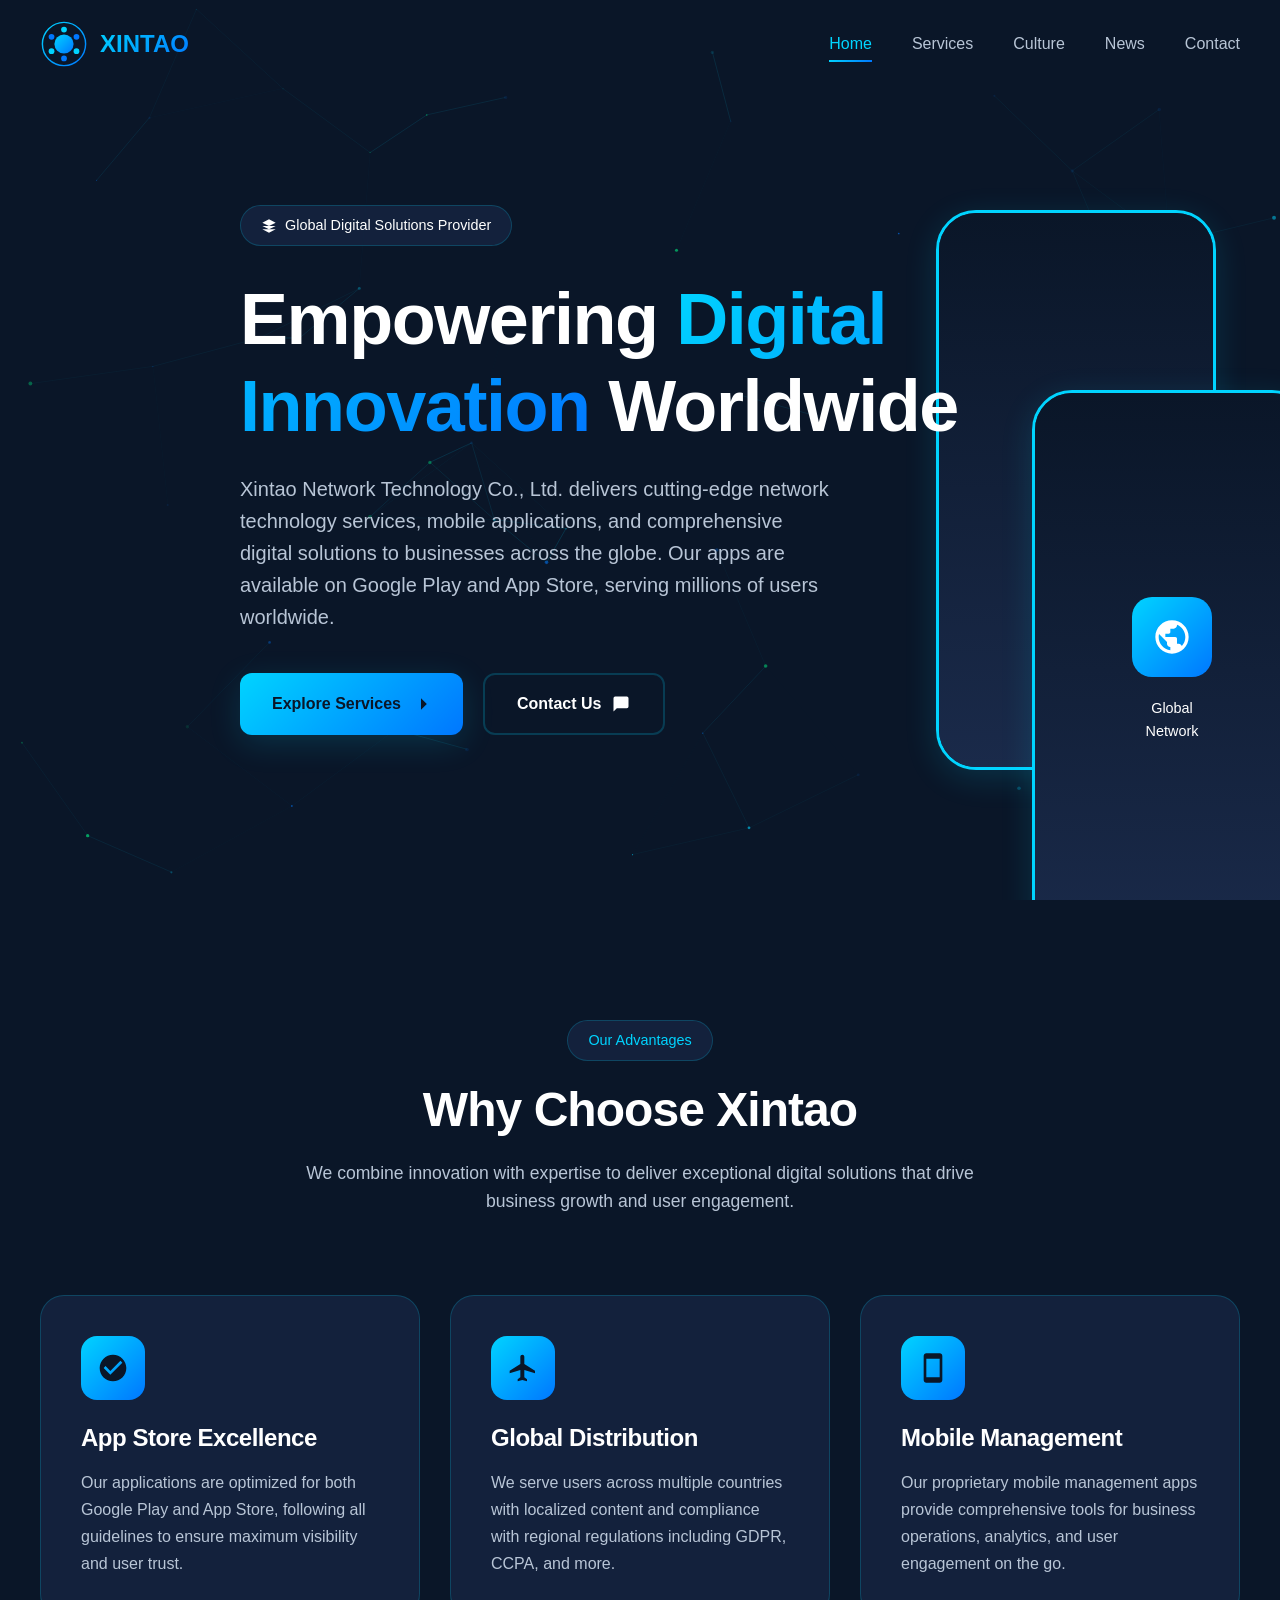
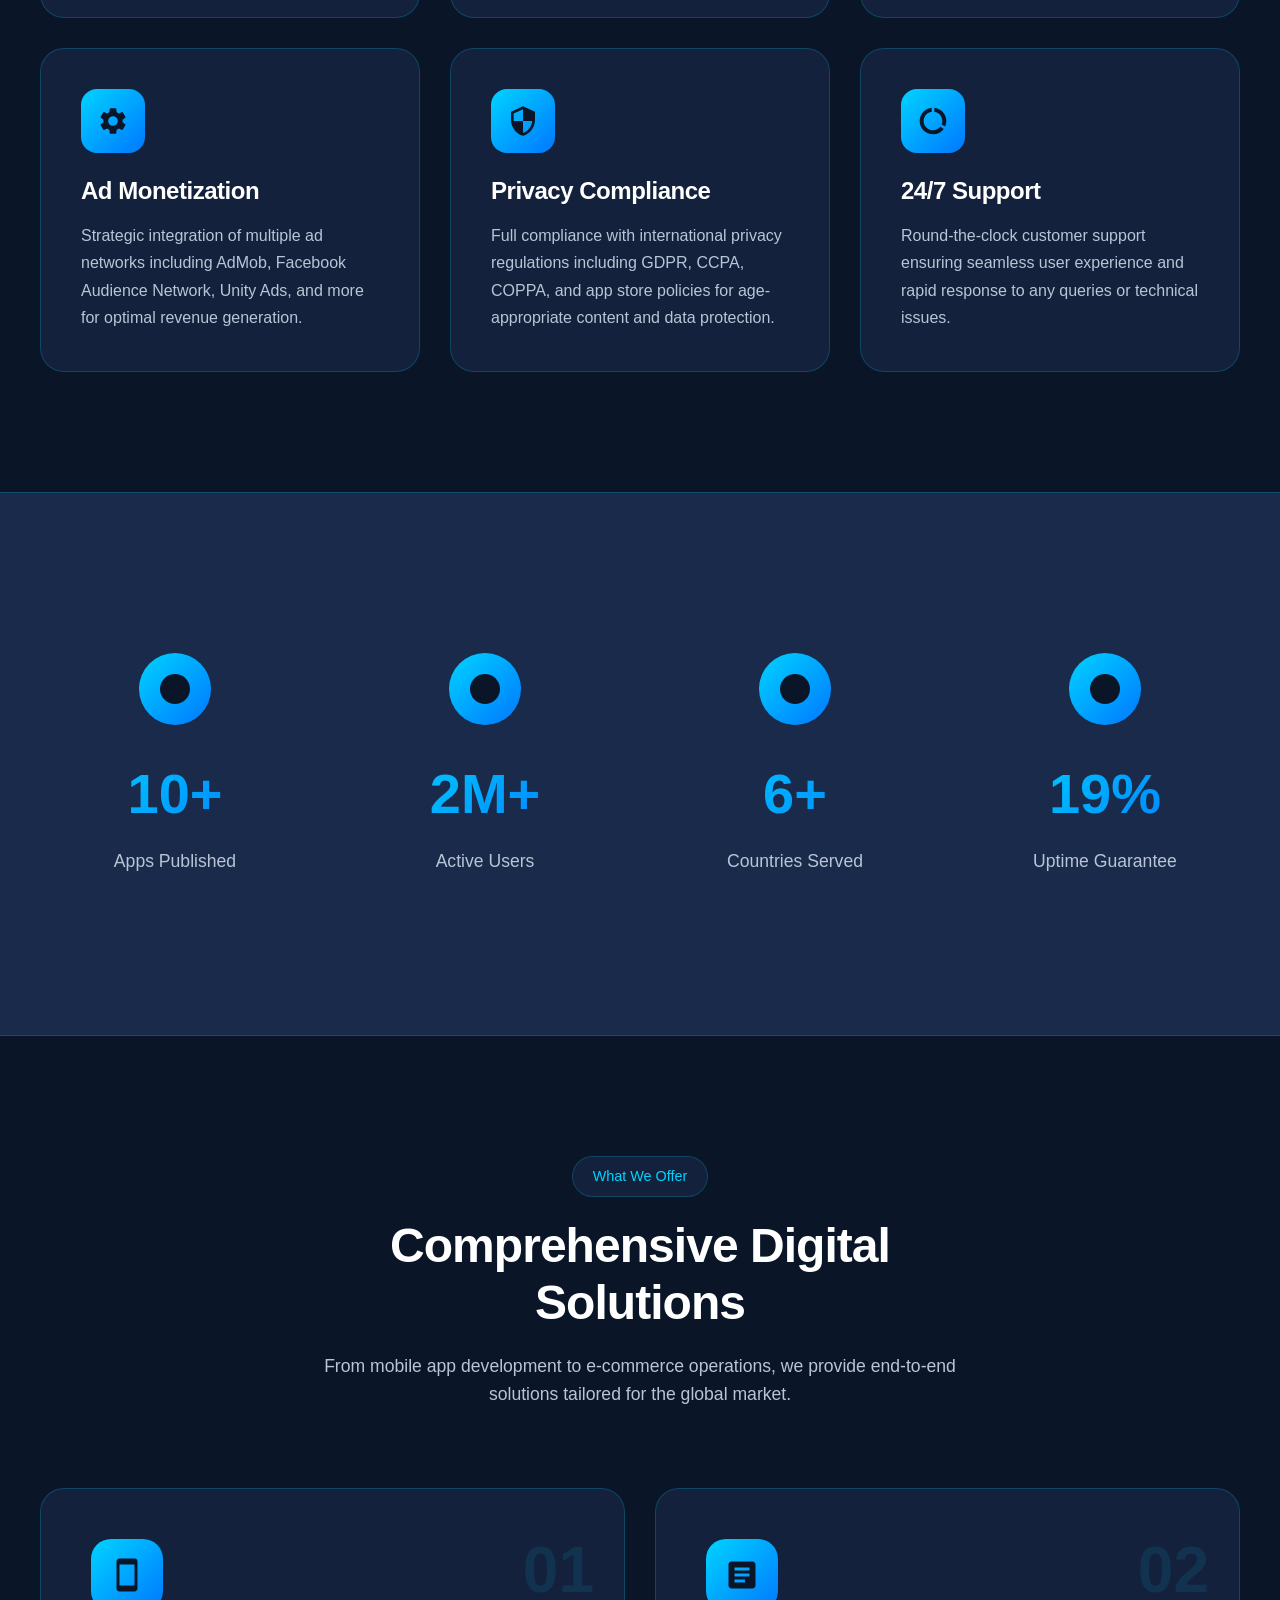
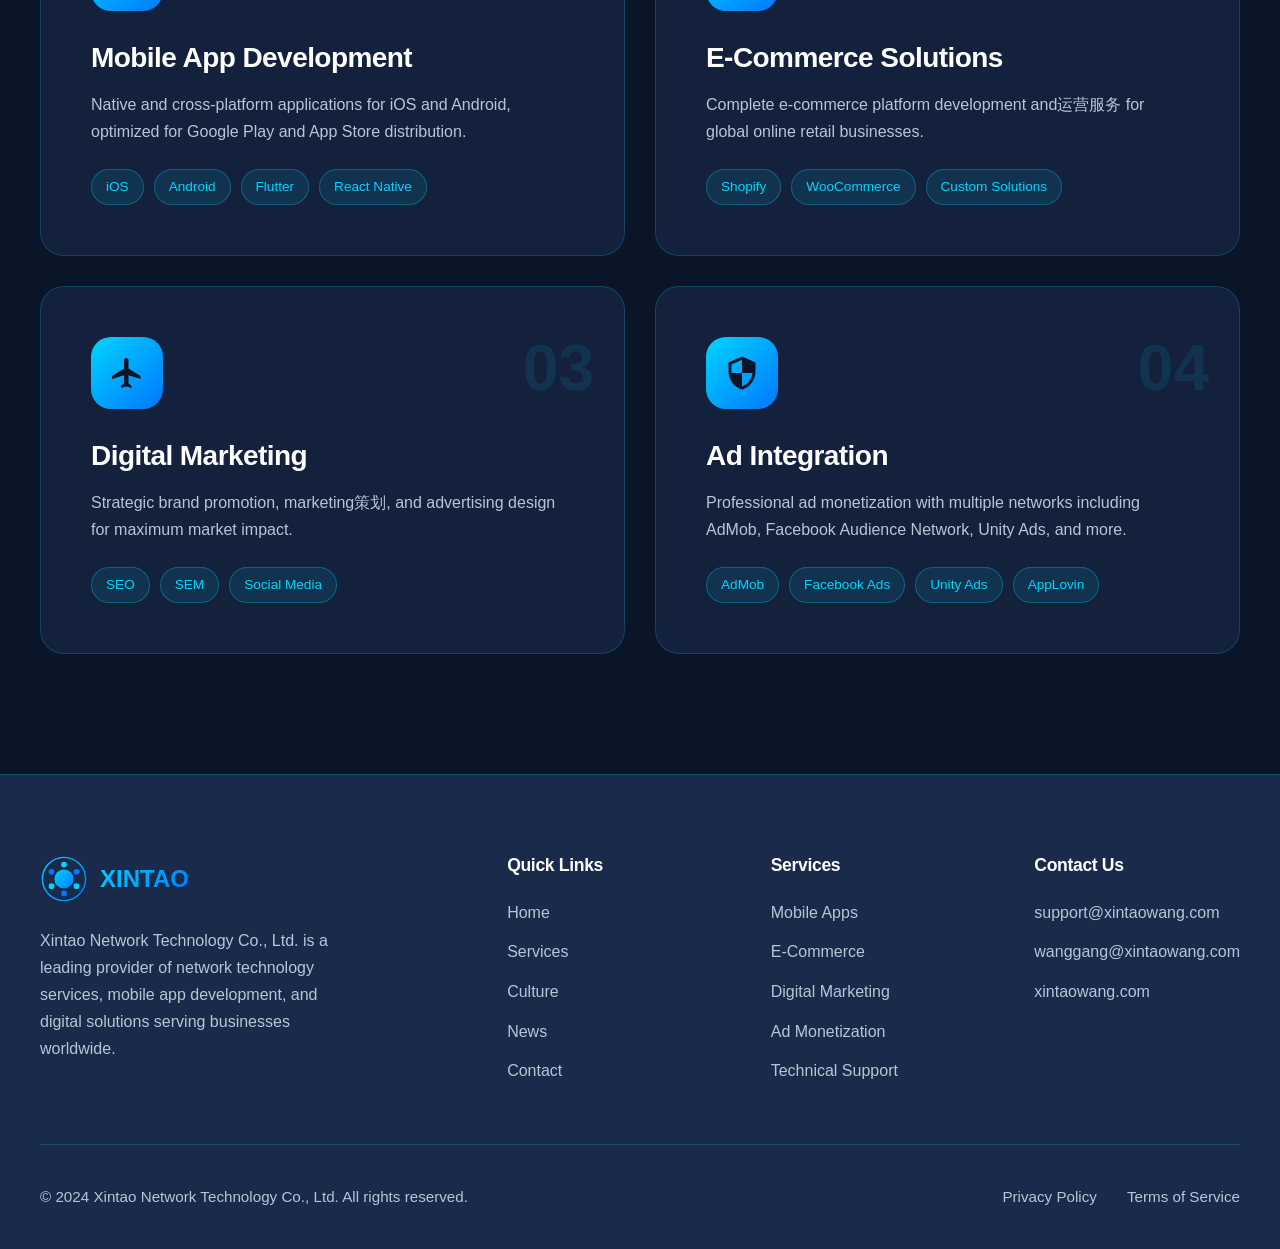
==== index.html @ bb927b5b "fahuaxin" ====
<!DOCTYPE html>
<html lang="en">
<head>
    <meta charset="UTF-8">
    <meta name="viewport" content="width=device-width, initial-scale=1.0">
    <meta name="description" content="Xintao Network Technology Co., Ltd. - Leading provider of network technology services, mobile app development, and digital solutions for global markets.">
    <meta name="keywords" content="network technology, mobile apps, app development, e-commerce, digital solutions, Google Play, App Store">
    <meta name="author" content="Xintao Network Technology Co., Ltd.">
    <meta name="robots" content="index, follow">
    <meta property="og:title" content="Xintao Network Technology Co., Ltd.">
    <meta property="og:description" content="Leading provider of network technology services and mobile app solutions">
    <meta property="og:type" content="website">
    <meta property="og:url" content="https://xintaowang.com">
    <meta property="og:image" content="images/og-image.png">
    <meta name="twitter:card" content="summary_large_image">
    <link rel="canonical" href="https://xintaowang.com">
    <title>Xintao Network Technology Co., Ltd. - Network Technology & Mobile App Solutions</title>
    <link rel="icon" type="image/svg+xml" href="images/logo.svg">
    <link rel="stylesheet" href="css/style.css">
    <script type="application/ld+json">
    {
        "@context": "https://schema.org",
        "@type": "Organization",
        "name": "Xintao Network Technology Co., Ltd.",
        "url": "https://xintaowang.com",
        "logo": "https://xintaowang.com/images/logo.svg",
        "contactPoint": {
            "@type": "ContactPoint",
            "email": "support@xintaowang.com",
            "contactType": "customer service"
        },
        "address": {
            "@type": "PostalAddress",
            "streetAddress": "Room 1107, Research and Office Building, Dexin Industrial Park, No. 415 Xihuan Road, Weibin District",
            "addressLocality": "Xinxiang City",
            "addressRegion": "Weibin District",
            "addressCountry": "CN"
        }
    }
    </script>
</head>
<body>
    <canvas id="bg-canvas"></canvas>
    
    <nav class="nav">
        <div class="container">
            <div class="nav-inner">
                <a href="index.html" class="nav-logo">
                    <svg viewBox="0 0 100 100" xmlns="http://www.w3.org/2000/svg">
                        <defs>
                            <linearGradient id="navLogoGradient" x1="0%" y1="0%" x2="100%" y2="100%">
                                <stop offset="0%" style="stop-color:#00d4ff"/>
                                <stop offset="100%" style="stop-color:#0077ff"/>
                            </linearGradient>
                        </defs>
                        <circle cx="50" cy="50" r="45" fill="none" stroke="url(#navLogoGradient)" stroke-width="3"/>
                        <circle cx="50" cy="50" r="20" fill="url(#navLogoGradient)"/>
                        <circle cx="50" cy="20" r="6" fill="#00d4ff"/>
                        <circle cx="76" cy="35" r="6" fill="#0077ff"/>
                        <circle cx="76" cy="65" r="6" fill="#00d4ff"/>
                        <circle cx="50" cy="80" r="6" fill="#0077ff"/>
                        <circle cx="24" cy="65" r="6" fill="#00d4ff"/>
                        <circle cx="24" cy="35" r="6" fill="#0077ff"/>
                    </svg>
                    <span class="nav-logo-text">XINTAO</span>
                </a>
                <ul class="nav-menu">
                    <li><a href="index.html" class="nav-link active">Home</a></li>
                    <li><a href="services.html" class="nav-link">Services</a></li>
                    <li><a href="culture.html" class="nav-link">Culture</a></li>
                    <li><a href="news.html" class="nav-link">News</a></li>
                    <li><a href="contact.html" class="nav-link">Contact</a></li>
                </ul>
                <div class="nav-toggle">
                    <span></span>
                    <span></span>
                    <span></span>
                </div>
            </div>
        </div>
    </nav>

    <section class="hero">
        <div class="container">
            <div class="hero-content">
                <div class="hero-badge">
                    <svg viewBox="0 0 24 24" fill="currentColor"><path d="M12 2L2 7l10 5 10-5-10-5zM2 17l10 5 10-5M2 12l10 5 10-5"/></svg>
                    Global Digital Solutions Provider
                </div>
                <h1>Empowering <span>Digital Innovation</span> Worldwide</h1>
                <p class="hero-description">Xintao Network Technology Co., Ltd. delivers cutting-edge network technology services, mobile applications, and comprehensive digital solutions to businesses across the globe. Our apps are available on Google Play and App Store, serving millions of users worldwide.</p>
                <div class="hero-buttons">
                    <a href="services.html" class="btn btn-primary">
                        Explore Services
                        <svg viewBox="0 0 24 24" fill="currentColor"><path d="M5 12h14M12 5l7 7-7 7"/></svg>
                    </a>
                    <a href="contact.html" class="btn btn-secondary">
                        Contact Us
                        <svg viewBox="0 0 24 24" fill="currentColor"><path d="M21 15a2 2 0 0 1-2 2H7l-4 4V5a2 2 0 0 1 2-2h14a2 2 0 0 1 2 2z"/></svg>
                    </a>
                </div>
            </div>
            <div class="hero-visual">
                <div class="hero-visual-inner">
                    <div class="hero-float">
                        <div class="hero-phone">
                            <div class="hero-phone-screen">
                                <div class="hero-phone-icon">
                                    <svg viewBox="0 0 24 24"><path d="M12 2C6.48 2 2 6.48 2 12s4.48 10 10 10 10-4.48 10-10S17.52 2 12 2zm-2 15l-5-5 1.41-1.41L10 14.17l7.59-7.59L19 8l-9 9z"/></svg>
                                </div>
                                <p class="hero-phone-text">Mobile App<br>Solutions</p>
                            </div>
                        </div>
                    </div>
                    <div class="hero-float">
                        <div class="hero-phone">
                            <div class="hero-phone-screen">
                                <div class="hero-phone-icon">
                                    <svg viewBox="0 0 24 24"><path d="M12 2C6.48 2 2 6.48 2 12s4.48 10 10 10 10-4.48 10-10S17.52 2 12 2zm-1 17.93c-3.95-.49-7-3.85-7-7.93 0-.62.08-1.21.21-1.79L9 15v1c0 1.1.9 2 2 2v1.93zm6.9-2.54c-.26-.81-1-1.39-1.9-1.39h-1v-3c0-.55-.45-1-1-1H8v-2h2c.55 0 1-.45 1-1V7h2c1.1 0 2-.9 2-2v-.41c2.93 1.19 5 4.06 5 7.41 0 2.08-.8 3.97-2.1 5.39z"/></svg>
                                </div>
                                <p class="hero-phone-text">Global<br>Network</p>
                            </div>
                        </div>
                    </div>
                </div>
            </div>
        </div>
    </section>

    <section class="section" id="features">
        <div class="container">
            <div class="section-header animate-on-scroll">
                <span class="section-badge">Our Advantages</span>
                <h2>Why Choose Xintao</h2>
                <p class="section-description">We combine innovation with expertise to deliver exceptional digital solutions that drive business growth and user engagement.</p>
            </div>
            <div class="features-grid">
                <div class="feature-card animate-on-scroll">
                    <div class="feature-icon">
                        <svg viewBox="0 0 24 24"><path d="M12 2C6.48 2 2 6.48 2 12s4.48 10 10 10 10-4.48 10-10S17.52 2 12 2zm-2 15l-5-5 1.41-1.41L10 14.17l7.59-7.59L19 8l-9 9z"/></svg>
                    </div>
                    <h3>App Store Excellence</h3>
                    <p>Our applications are optimized for both Google Play and App Store, following all guidelines to ensure maximum visibility and user trust.</p>
                </div>
                <div class="feature-card animate-on-scroll">
                    <div class="feature-icon">
                        <svg viewBox="0 0 24 24"><path d="M21 16v-2l-8-5V3.5c0-.83-.67-1.5-1.5-1.5S10 2.67 10 3.5V9l-8 5v2l8-2.5V19l-2 1.5V22l3.5-1 3.5 1v-1.5L13 19v-5.5l8 2.5z"/></svg>
                    </div>
                    <h3>Global Distribution</h3>
                    <p>We serve users across multiple countries with localized content and compliance with regional regulations including GDPR, CCPA, and more.</p>
                </div>
                <div class="feature-card animate-on-scroll">
                    <div class="feature-icon">
                        <svg viewBox="0 0 24 24"><path d="M17 1.01L7 1c-1.1 0-2 .9-2 2v18c0 1.1.9 2 2 2h10c1.1 0 2-.9 2-2V3c0-1.1-.9-1.99-2-1.99zM17 19H7V5h10v14z"/></svg>
                    </div>
                    <h3>Mobile Management</h3>
                    <p>Our proprietary mobile management apps provide comprehensive tools for business operations, analytics, and user engagement on the go.</p>
                </div>
                <div class="feature-card animate-on-scroll">
                    <div class="feature-icon">
                        <svg viewBox="0 0 24 24"><path d="M19.14 12.94c.04-.31.06-.63.06-.94 0-.31-.02-.63-.06-.94l2.03-1.58c.18-.14.23-.41.12-.61l-1.92-3.32c-.12-.22-.37-.29-.59-.22l-2.39.96c-.5-.38-1.03-.7-1.62-.94l-.36-2.54c-.04-.24-.24-.41-.48-.41h-3.84c-.24 0-.43.17-.47.41l-.36 2.54c-.59.24-1.13.57-1.62.94l-2.39-.96c-.22-.08-.47 0-.59.22L2.74 8.87c-.12.21-.08.47.12.61l2.03 1.58c-.04.31-.06.63-.06.94s.02.63.06.94l-2.03 1.58c-.18.14-.23.41-.12.61l1.92 3.32c.12.22.37.29.59.22l2.39-.96c.5.38 1.03.7 1.62.94l.36 2.54c.05.24.24.41.48.41h3.84c.24 0 .44-.17.47-.41l.36-2.54c.59-.24 1.13-.56 1.62-.94l2.39.96c.22.08.47 0 .59-.22l1.92-3.32c.12-.22.07-.47-.12-.61l-2.01-1.58zM12 15.6c-1.98 0-3.6-1.62-3.6-3.6s1.62-3.6 3.6-3.6 3.6 1.62 3.6 3.6-1.62 3.6-3.6 3.6z"/></svg>
                    </div>
                    <h3>Ad Monetization</h3>
                    <p>Strategic integration of multiple ad networks including AdMob, Facebook Audience Network, Unity Ads, and more for optimal revenue generation.</p>
                </div>
                <div class="feature-card animate-on-scroll">
                    <div class="feature-icon">
                        <svg viewBox="0 0 24 24"><path d="M12 1L3 5v6c0 5.55 3.84 10.74 9 12 5.16-1.26 9-6.45 9-12V5l-9-4zm0 10.99h7c-.53 4.12-3.28 7.79-7 8.94V12H5V6.3l7-3.11v8.8z"/></svg>
                    </div>
                    <h3>Privacy Compliance</h3>
                    <p>Full compliance with international privacy regulations including GDPR, CCPA, COPPA, and app store policies for age-appropriate content and data protection.</p>
                </div>
                <div class="feature-card animate-on-scroll">
                    <div class="feature-icon">
                        <svg viewBox="0 0 24 24"><path d="M13 2.05v3.03c3.39.49 6 3.39 6 6.92 0 .9-.18 1.75-.48 2.54l2.6 1.53c.56-1.24.88-2.62.88-4.07 0-5.18-3.95-9.45-9-9.95zM12 19c-3.87 0-7-3.13-7-7 0-3.53 2.61-6.43 6-6.92V2.05c-5.06.5-9 4.76-9 9.95 0 5.52 4.47 10 9.99 10 3.31 0 6.24-1.61 8.06-4.09l-2.6-1.53C16.17 17.98 14.21 19 12 19z"/></svg>
                    </div>
                    <h3>24/7 Support</h3>
                    <p>Round-the-clock customer support ensuring seamless user experience and rapid response to any queries or technical issues.</p>
                </div>
            </div>
        </div>
    </section>

    <section class="section stats-section">
        <div class="container">
            <div class="stats-grid">
                <div class="stat-item animate-on-scroll">
                    <div class="stat-icon">
                        <svg viewBox="0 0 24 24"><path d="M12 2C6.48 2 2 6.48 2 12s4.48 10 10 10 10-4.48 10-10S17.52 2 12 2z"/></svg>
                    </div>
                    <div class="stat-number" data-count="50" data-suffix="+">0</div>
                    <div class="stat-label">Apps Published</div>
                </div>
                <div class="stat-item animate-on-scroll">
                    <div class="stat-icon">
                        <svg viewBox="0 0 24 24"><path d="M12 2C6.48 2 2 6.48 2 12s4.48 10 10 10 10-4.48 10-10S17.52 2 12 2z"/></svg>
                    </div>
                    <div class="stat-number" data-count="10" data-suffix="M+">0</div>
                    <div class="stat-label">Active Users</div>
                </div>
                <div class="stat-item animate-on-scroll">
                    <div class="stat-icon">
                        <svg viewBox="0 0 24 24"><path d="M12 2C6.48 2 2 6.48 2 12s4.48 10 10 10 10-4.48 10-10S17.52 2 12 2z"/></svg>
                    </div>
                    <div class="stat-number" data-count="30" data-suffix="+">0</div>
                    <div class="stat-label">Countries Served</div>
                </div>
                <div class="stat-item animate-on-scroll">
                    <div class="stat-icon">
                        <svg viewBox="0 0 24 24"><path d="M12 2C6.48 2 2 6.48 2 12s4.48 10 10 10 10-4.48 10-10S17.52 2 12 2z"/></svg>
                    </div>
                    <div class="stat-number" data-count="99" data-suffix="%">0</div>
                    <div class="stat-label">Uptime Guarantee</div>
                </div>
            </div>
        </div>
    </section>

    <section class="section" id="services-preview">
        <div class="container">
            <div class="section-header animate-on-scroll">
                <span class="section-badge">What We Offer</span>
                <h2>Comprehensive Digital Solutions</h2>
                <p class="section-description">From mobile app development to e-commerce operations, we provide end-to-end solutions tailored for the global market.</p>
            </div>
            <div class="services-grid">
                <div class="service-card animate-on-scroll">
                    <span class="service-number">01</span>
                    <div class="service-icon">
                        <svg viewBox="0 0 24 24"><path d="M17 1.01L7 1c-1.1 0-2 .9-2 2v18c0 1.1.9 2 2 2h10c1.1 0 2-.9 2-2V3c0-1.1-.9-1.99-2-1.99zM17 19H7V5h10v14z"/></svg>
                    </div>
                    <h3>Mobile App Development</h3>
                    <p>Native and cross-platform applications for iOS and Android, optimized for Google Play and App Store distribution.</p>
                    <div class="service-tags">
                        <span class="service-tag">iOS</span>
                        <span class="service-tag">Android</span>
                        <span class="service-tag">Flutter</span>
                        <span class="service-tag">React Native</span>
                    </div>
                </div>
                <div class="service-card animate-on-scroll">
                    <span class="service-number">02</span>
                    <div class="service-icon">
                        <svg viewBox="0 0 24 24"><path d="M19 3H5c-1.1 0-2 .9-2 2v14c0 1.1.9 2 2 2h14c1.1 0 2-.9 2-2V5c0-1.1-.9-2-2-2zm-5 14H7v-2h7v2zm3-4H7v-2h10v2zm0-4H7V7h10v2z"/></svg>
                    </div>
                    <h3>E-Commerce Solutions</h3>
                    <p>Complete e-commerce platform development and运营服务 for global online retail businesses.</p>
                    <div class="service-tags">
                        <span class="service-tag">Shopify</span>
                        <span class="service-tag">WooCommerce</span>
                        <span class="service-tag">Custom Solutions</span>
                    </div>
                </div>
                <div class="service-card animate-on-scroll">
                    <span class="service-number">03</span>
                    <div class="service-icon">
                        <svg viewBox="0 0 24 24"><path d="M21 16v-2l-8-5V3.5c0-.83-.67-1.5-1.5-1.5S10 2.67 10 3.5V9l-8 5v2l8-2.5V19l-2 1.5V22l3.5-1 3.5 1v-1.5L13 19v-5.5l8 2.5z"/></svg>
                    </div>
                    <h3>Digital Marketing</h3>
                    <p>Strategic brand promotion, marketing策划, and advertising design for maximum market impact.</p>
                    <div class="service-tags">
                        <span class="service-tag">SEO</span>
                        <span class="service-tag">SEM</span>
                        <span class="service-tag">Social Media</span>
                    </div>
                </div>
                <div class="service-card animate-on-scroll">
                    <span class="service-number">04</span>
                    <div class="service-icon">
                        <svg viewBox="0 0 24 24"><path d="M12 1L3 5v6c0 5.55 3.84 10.74 9 12 5.16-1.26 9-6.45 9-12V5l-9-4zm0 10.99h7c-.53 4.12-3.28 7.79-7 8.94V12H5V6.3l7-3.11v8.8z"/></svg>
                    </div>
                    <h3>Ad Integration</h3>
                    <p>Professional ad monetization with multiple networks including AdMob, Facebook Audience Network, Unity Ads, and more.</p>
                    <div class="service-tags">
                        <span class="service-tag">AdMob</span>
                        <span class="service-tag">Facebook Ads</span>
                        <span class="service-tag">Unity Ads</span>
                        <span class="service-tag">AppLovin</span>
                    </div>
                </div>
            </div>
        </div>
    </section>

    <footer class="footer">
        <div class="container">
            <div class="footer-grid">
                <div class="footer-brand">
                    <div class="footer-logo">
                        <svg viewBox="0 0 100 100" xmlns="http://www.w3.org/2000/svg">
                            <defs>
                                <linearGradient id="footerLogoGradient" x1="0%" y1="0%" x2="100%" y2="100%">
                                    <stop offset="0%" style="stop-color:#00d4ff"/>
                                    <stop offset="100%" style="stop-color:#0077ff"/>
                                </linearGradient>
                            </defs>
                            <circle cx="50" cy="50" r="45" fill="none" stroke="url(#footerLogoGradient)" stroke-width="3"/>
                            <circle cx="50" cy="50" r="20" fill="url(#footerLogoGradient)"/>
                            <circle cx="50" cy="20" r="6" fill="#00d4ff"/>
                            <circle cx="76" cy="35" r="6" fill="#0077ff"/>
                            <circle cx="76" cy="65" r="6" fill="#00d4ff"/>
                            <circle cx="50" cy="80" r="6" fill="#0077ff"/>
                            <circle cx="24" cy="65" r="6" fill="#00d4ff"/>
                            <circle cx="24" cy="35" r="6" fill="#0077ff"/>
                        </svg>
                        <span class="footer-logo-text">XINTAO</span>
                    </div>
                    <p>Xintao Network Technology Co., Ltd. is a leading provider of network technology services, mobile app development, and digital solutions serving businesses worldwide.</p>
                </div>
                <div class="footer-column">
                    <h4>Quick Links</h4>
                    <ul class="footer-links">
                        <li><a href="index.html">Home</a></li>
                        <li><a href="services.html">Services</a></li>
                        <li><a href="culture.html">Culture</a></li>
                        <li><a href="news.html">News</a></li>
                        <li><a href="contact.html">Contact</a></li>
                    </ul>
                </div>
                <div class="footer-column">
                    <h4>Services</h4>
                    <ul class="footer-links">
                        <li><a href="services.html">Mobile Apps</a></li>
                        <li><a href="services.html">E-Commerce</a></li>
                        <li><a href="services.html">Digital Marketing</a></li>
                        <li><a href="services.html">Ad Monetization</a></li>
                        <li><a href="services.html">Technical Support</a></li>
                    </ul>
                </div>
                <div class="footer-column">
                    <h4>Contact Us</h4>
                    <ul class="footer-links">
                        <li><a href="mailto:support@xintaowang.com">support@xintaowang.com</a></li>
                        <li><a href="mailto:wanggang@xintaowang.com">wanggang@xintaowang.com</a></li>
                        <li><a href="https://xintaowang.com">xintaowang.com</a></li>
                    </ul>
                </div>
            </div>
            <div class="footer-bottom">
                <p class="footer-copyright">© 2024 Xintao Network Technology Co., Ltd. All rights reserved.</p>
                <div class="footer-legal">
                    <a href="privacy-policy.html">Privacy Policy</a>
                    <a href="terms-of-service.html">Terms of Service</a>
                </div>
            </div>
        </div>
    </footer>

    <script src="js/main.js"></script>
</body>
</html>
---- css/style.css ----
/* ========================================
   Xintao Network Technology Co., Ltd.
   Corporate Website Styles
   ======================================== */

/* CSS Variables */
:root {
    --primary-color: #0a1628;
    --secondary-color: #1a2a4a;
    --accent-color: #00d4ff;
    --accent-gradient: linear-gradient(135deg, #00d4ff 0%, #0077ff 100%);
    --text-primary: #ffffff;
    --text-secondary: #b8c5d6;
    --glass-bg: rgba(26, 42, 74, 0.6);
    --glass-border: rgba(0, 212, 255, 0.2);
    --shadow-primary: 0 8px 32px rgba(0, 212, 255, 0.15);
    --shadow-secondary: 0 4px 16px rgba(0, 0, 0, 0.3);
    --transition-smooth: all 0.4s cubic-bezier(0.4, 0, 0.2, 1);
    --font-main: 'Inter', -apple-system, BlinkMacSystemFont, 'Segoe UI', sans-serif;
}

/* Reset & Base */
* {
    margin: 0;
    padding: 0;
    box-sizing: border-box;
}

html {
    scroll-behavior: smooth;
    font-size: 16px;
}

body {
    font-family: var(--font-main);
    background: var(--primary-color);
    color: var(--text-primary);
    line-height: 1.6;
    overflow-x: hidden;
    -webkit-font-smoothing: antialiased;
    -moz-osx-font-smoothing: grayscale;
}

/* Background Animation Canvas */
#bg-canvas {
    position: fixed;
    top: 0;
    left: 0;
    width: 100%;
    height: 100%;
    z-index: -1;
}

/* Container */
.container {
    max-width: 1400px;
    margin: 0 auto;
    padding: 0 40px;
}

/* Typography */
h1, h2, h3, h4, h5, h6 {
    font-weight: 700;
    line-height: 1.2;
    letter-spacing: -0.02em;
}

h1 { font-size: 4rem; }
h2 { font-size: 3rem; }
h3 { font-size: 2rem; }
h4 { font-size: 1.5rem; }

/* Navigation */
.nav {
    position: fixed;
    top: 0;
    left: 0;
    right: 0;
    z-index: 1000;
    padding: 20px 0;
    transition: var(--transition-smooth);
}

.nav.scrolled {
    background: rgba(10, 22, 40, 0.95);
    backdrop-filter: blur(20px);
    padding: 15px 0;
    box-shadow: var(--shadow-secondary);
}

.nav-inner {
    display: flex;
    justify-content: space-between;
    align-items: center;
}

.nav-logo {
    display: flex;
    align-items: center;
    gap: 12px;
    text-decoration: none;
    color: var(--text-primary);
}

.nav-logo svg {
    width: 48px;
    height: 48px;
}

.nav-logo-text {
    font-size: 1.5rem;
    font-weight: 700;
    background: var(--accent-gradient);
    -webkit-background-clip: text;
    -webkit-text-fill-color: transparent;
    background-clip: text;
}

.nav-menu {
    display: flex;
    gap: 40px;
    list-style: none;
}

.nav-link {
    color: var(--text-secondary);
    text-decoration: none;
    font-weight: 500;
    padding: 10px 0;
    position: relative;
    transition: var(--transition-smooth);
}

.nav-link::after {
    content: '';
    position: absolute;
    bottom: 0;
    left: 0;
    width: 0;
    height: 2px;
    background: var(--accent-gradient);
    transition: var(--transition-smooth);
}

.nav-link:hover,
.nav-link.active {
    color: var(--accent-color);
}

.nav-link:hover::after,
.nav-link.active::after {
    width: 100%;
}

.nav-toggle {
    display: none;
    flex-direction: column;
    gap: 5px;
    cursor: pointer;
    padding: 10px;
}

.nav-toggle span {
    width: 25px;
    height: 3px;
    background: var(--accent-color);
    border-radius: 2px;
    transition: var(--transition-smooth);
}

/* Hero Section */
.hero {
    min-height: 100vh;
    display: flex;
    align-items: center;
    position: relative;
    padding: 120px 0 80px;
    overflow: hidden;
}

.hero-content {
    max-width: 800px;
    position: relative;
    z-index: 2;
}

.hero-badge {
    display: inline-flex;
    align-items: center;
    gap: 8px;
    background: var(--glass-bg);
    border: 1px solid var(--glass-border);
    padding: 8px 20px;
    border-radius: 50px;
    font-size: 0.9rem;
    margin-bottom: 30px;
    animation: fadeInUp 0.8s ease-out;
}

.hero-badge svg {
    width: 16px;
    height: 16px;
}

.hero h1 {
    font-size: 4.5rem;
    margin-bottom: 24px;
    animation: fadeInUp 0.8s ease-out 0.2s both;
}

.hero h1 span {
    background: var(--accent-gradient);
    -webkit-background-clip: text;
    -webkit-text-fill-color: transparent;
    background-clip: text;
}

.hero-description {
    font-size: 1.25rem;
    color: var(--text-secondary);
    margin-bottom: 40px;
    max-width: 600px;
    animation: fadeInUp 0.8s ease-out 0.4s both;
}

.hero-buttons {
    display: flex;
    gap: 20px;
    animation: fadeInUp 0.8s ease-out 0.6s both;
}

.hero-visual {
    position: absolute;
    right: -5%;
    top: 50%;
    transform: translateY(-50%);
    width: 50%;
    z-index: 1;
}

.hero-visual-inner {
    position: relative;
    width: 100%;
    height: 600px;
    display: flex;
    align-items: center;
    justify-content: center;
}

.hero-float {
    position: absolute;
    animation: float 6s ease-in-out infinite;
}

.hero-float:nth-child(1) {
    top: 10%;
    right: 20%;
    animation-delay: 0s;
}

.hero-float:nth-child(2) {
    top: 40%;
    right: 5%;
    animation-delay: 1s;
}

.hero-float:nth-child(3) {
    top: 70%;
    right: 25%;
    animation-delay: 2s;
}

.hero-phone {
    width: 280px;
    height: 560px;
    background: linear-gradient(145deg, #1a2a4a, #0a1628);
    border-radius: 40px;
    border: 3px solid var(--accent-color);
    box-shadow: var(--shadow-primary);
    overflow: hidden;
    position: relative;
}

.hero-phone-screen {
    width: 100%;
    height: 100%;
    background: linear-gradient(180deg, var(--primary-color), var(--secondary-color));
    display: flex;
    flex-direction: column;
    align-items: center;
    justify-content: center;
    gap: 20px;
}

.hero-phone-icon {
    width: 80px;
    height: 80px;
    background: var(--accent-gradient);
    border-radius: 20px;
    display: flex;
    align-items: center;
    justify-content: center;
}

.hero-phone-icon svg {
    width: 40px;
    height: 40px;
    fill: white;
}

.hero-phone-text {
    color: var(--text-primary);
    font-size: 0.9rem;
    text-align: center;
}

/* Buttons */
.btn {
    display: inline-flex;
    align-items: center;
    gap: 10px;
    padding: 16px 32px;
    border-radius: 12px;
    font-weight: 600;
    font-size: 1rem;
    text-decoration: none;
    transition: var(--transition-smooth);
    cursor: pointer;
    border: none;
}

.btn-primary {
    background: var(--accent-gradient);
    color: var(--primary-color);
    box-shadow: var(--shadow-primary);
}

.btn-primary:hover {
    transform: translateY(-3px);
    box-shadow: 0 12px 40px rgba(0, 212, 255, 0.3);
}

.btn-secondary {
    background: transparent;
    color: var(--text-primary);
    border: 2px solid var(--glass-border);
}

.btn-secondary:hover {
    background: var(--glass-bg);
    border-color: var(--accent-color);
}

.btn svg {
    width: 20px;
    height: 20px;
}

/* Section Styles */
.section {
    padding: 120px 0;
    position: relative;
}

.section-header {
    text-align: center;
    max-width: 700px;
    margin: 0 auto 80px;
}

.section-badge {
    display: inline-flex;
    align-items: center;
    gap: 8px;
    background: var(--glass-bg);
    border: 1px solid var(--glass-border);
    padding: 8px 20px;
    border-radius: 50px;
    font-size: 0.9rem;
    margin-bottom: 20px;
    color: var(--accent-color);
}

.section h2 {
    margin-bottom: 20px;
}

.section-description {
    color: var(--text-secondary);
    font-size: 1.1rem;
}

/* Features Grid */
.features-grid {
    display: grid;
    grid-template-columns: repeat(3, 1fr);
    gap: 30px;
}

.feature-card {
    background: var(--glass-bg);
    border: 1px solid var(--glass-border);
    border-radius: 24px;
    padding: 40px;
    position: relative;
    overflow: hidden;
    transition: var(--transition-smooth);
}

.feature-card::before {
    content: '';
    position: absolute;
    top: 0;
    left: 0;
    right: 0;
    height: 3px;
    background: var(--accent-gradient);
    transform: scaleX(0);
    transform-origin: left;
    transition: var(--transition-smooth);
}

.feature-card:hover {
    transform: translateY(-10px);
    border-color: var(--accent-color);
    box-shadow: var(--shadow-primary);
}

.feature-card:hover::before {
    transform: scaleX(1);
}

.feature-icon {
    width: 64px;
    height: 64px;
    background: var(--accent-gradient);
    border-radius: 16px;
    display: flex;
    align-items: center;
    justify-content: center;
    margin-bottom: 24px;
}

.feature-icon svg {
    width: 32px;
    height: 32px;
    fill: var(--primary-color);
}

.feature-card h3 {
    font-size: 1.5rem;
    margin-bottom: 16px;
}

.feature-card p {
    color: var(--text-secondary);
    line-height: 1.7;
}

/* Services Section */
.services-grid {
    display: grid;
    grid-template-columns: repeat(2, 1fr);
    gap: 30px;
}

.service-card {
    background: var(--glass-bg);
    border: 1px solid var(--glass-border);
    border-radius: 24px;
    padding: 50px;
    position: relative;
    overflow: hidden;
    transition: var(--transition-smooth);
}

.service-card:hover {
    transform: translateY(-8px);
    border-color: var(--accent-color);
}

.service-number {
    position: absolute;
    top: 30px;
    right: 30px;
    font-size: 4rem;
    font-weight: 800;
    color: rgba(0, 212, 255, 0.1);
}

.service-icon {
    width: 72px;
    height: 72px;
    background: var(--accent-gradient);
    border-radius: 20px;
    display: flex;
    align-items: center;
    justify-content: center;
    margin-bottom: 30px;
}

.service-icon svg {
    width: 36px;
    height: 36px;
    fill: var(--primary-color);
}

.service-card h3 {
    font-size: 1.75rem;
    margin-bottom: 16px;
}

.service-card p {
    color: var(--text-secondary);
    margin-bottom: 24px;
    line-height: 1.7;
}

.service-tags {
    display: flex;
    flex-wrap: wrap;
    gap: 10px;
}

.service-tag {
    background: rgba(0, 212, 255, 0.1);
    border: 1px solid rgba(0, 212, 255, 0.3);
    padding: 6px 14px;
    border-radius: 20px;
    font-size: 0.85rem;
    color: var(--accent-color);
}

/* App Showcase */
.app-showcase {
    display: grid;
    grid-template-columns: 1fr 1fr;
    gap: 80px;
    align-items: center;
}

.app-showcase-content h2 {
    margin-bottom: 24px;
}

.app-showcase-content p {
    color: var(--text-secondary);
    font-size: 1.1rem;
    margin-bottom: 40px;
    line-height: 1.8;
}

.app-features-list {
    display: flex;
    flex-direction: column;
    gap: 20px;
}

.app-feature-item {
    display: flex;
    align-items: flex-start;
    gap: 16px;
}

.app-feature-icon {
    width: 48px;
    height: 48px;
    background: var(--glass-bg);
    border: 1px solid var(--glass-border);
    border-radius: 12px;
    display: flex;
    align-items: center;
    justify-content: center;
    flex-shrink: 0;
}

.app-feature-icon svg {
    width: 24px;
    height: 24px;
    fill: var(--accent-color);
}

.app-feature-text h4 {
    font-size: 1.1rem;
    margin-bottom: 6px;
}

.app-feature-text p {
    color: var(--text-secondary);
    font-size: 0.95rem;
    margin-bottom: 0;
}

.app-showcase-visual {
    position: relative;
    display: flex;
    justify-content: center;
    align-items: center;
}

.app-phone-stack {
    position: relative;
    width: 400px;
    height: 500px;
}

.app-phone {
    position: absolute;
    width: 240px;
    height: 480px;
    background: linear-gradient(145deg, #1a2a4a, #0a1628);
    border-radius: 36px;
    border: 3px solid var(--accent-color);
    box-shadow: var(--shadow-primary);
    overflow: hidden;
    transition: var(--transition-smooth);
}

.app-phone:hover {
    transform: scale(1.05);
    z-index: 10;
}

.app-phone:nth-child(1) {
    left: 0;
    top: 0;
    z-index: 1;
}

.app-phone:nth-child(2) {
    left: 80px;
    top: 20px;
    z-index: 2;
}

.app-phone-screen {
    width: 100%;
    height: 100%;
    padding: 20px;
    background: var(--secondary-color);
}

.app-screen-header {
    height: 40px;
    background: var(--primary-color);
    border-radius: 8px;
    margin-bottom: 20px;
    display: flex;
    align-items: center;
    justify-content: center;
}

.app-screen-content {
    display: flex;
    flex-direction: column;
    gap: 12px;
}

.app-screen-block {
    height: 60px;
    background: var(--glass-bg);
    border-radius: 8px;
    border: 1px solid var(--glass-border);
}

.app-screen-block.small {
    height: 40px;
}

.app-screen-block.wide {
    height: 100px;
}

/* Stats Section */
.stats-section {
    background: var(--secondary-color);
    border-top: 1px solid var(--glass-border);
    border-bottom: 1px solid var(--glass-border);
}

.stats-grid {
    display: grid;
    grid-template-columns: repeat(4, 1fr);
    gap: 40px;
}

.stat-item {
    text-align: center;
    padding: 40px;
}

.stat-icon {
    width: 72px;
    height: 72px;
    background: var(--accent-gradient);
    border-radius: 50%;
    display: flex;
    align-items: center;
    justify-content: center;
    margin: 0 auto 24px;
}

.stat-icon svg {
    width: 36px;
    height: 36px;
    fill: var(--primary-color);
}

.stat-number {
    font-size: 3.5rem;
    font-weight: 800;
    background: var(--accent-gradient);
    -webkit-background-clip: text;
    -webkit-text-fill-color: transparent;
    background-clip: text;
    margin-bottom: 8px;
}

.stat-label {
    color: var(--text-secondary);
    font-size: 1.1rem;
}

/* Culture Section */
.culture-grid {
    display: grid;
    grid-template-columns: repeat(2, 1fr);
    gap: 40px;
}

.culture-card {
    background: var(--glass-bg);
    border: 1px solid var(--glass-border);
    border-radius: 24px;
    padding: 50px;
    position: relative;
    overflow: hidden;
    transition: var(--transition-smooth);
}

.culture-card:hover {
    transform: translateY(-8px);
    border-color: var(--accent-color);
}

.culture-icon {
    width: 80px;
    height: 80px;
    background: var(--accent-gradient);
    border-radius: 24px;
    display: flex;
    align-items: center;
    justify-content: center;
    margin-bottom: 30px;
}

.culture-icon svg {
    width: 40px;
    height: 40px;
    fill: var(--primary-color);
}

.culture-card h3 {
    font-size: 1.75rem;
    margin-bottom: 16px;
}

.culture-card p {
    color: var(--text-secondary);
    line-height: 1.8;
}

/* Values Section */
.values-grid {
    display: grid;
    grid-template-columns: repeat(4, 1fr);
    gap: 30px;
}

.value-item {
    text-align: center;
    padding: 40px 30px;
    background: var(--glass-bg);
    border: 1px solid var(--glass-border);
    border-radius: 20px;
    transition: var(--transition-smooth);
}

.value-item:hover {
    transform: translateY(-8px);
    border-color: var(--accent-color);
}

.value-icon {
    width: 80px;
    height: 80px;
    background: var(--accent-gradient);
    border-radius: 50%;
    display: flex;
    align-items: center;
    justify-content: center;
    margin: 0 auto 24px;
}

.value-icon svg {
    width: 40px;
    height: 40px;
    fill: var(--primary-color);
}

.value-item h4 {
    font-size: 1.25rem;
    margin-bottom: 12px;
}

.value-item p {
    color: var(--text-secondary);
    font-size: 0.95rem;
}

/* News Section */
.news-grid {
    display: grid;
    grid-template-columns: repeat(3, 1fr);
    gap: 30px;
}

.news-card {
    background: var(--glass-bg);
    border: 1px solid var(--glass-border);
    border-radius: 24px;
    overflow: hidden;
    transition: var(--transition-smooth);
}

.news-card:hover {
    transform: translateY(-10px);
    border-color: var(--accent-color);
    box-shadow: var(--shadow-primary);
}

.news-image {
    height: 220px;
    background: linear-gradient(135deg, var(--accent-color), #0077ff);
    display: flex;
    align-items: center;
    justify-content: center;
    position: relative;
    overflow: hidden;
}

.news-image::before {
    content: '';
    position: absolute;
    top: 0;
    left: -100%;
    width: 100%;
    height: 100%;
    background: linear-gradient(90deg, transparent, rgba(255,255,255,0.2), transparent);
    transition: 0.5s;
}

.news-card:hover .news-image::before {
    left: 100%;
}

.news-image svg {
    width: 80px;
    height: 80px;
    fill: rgba(255,255,255,0.3);
}

.news-content {
    padding: 30px;
}

.news-date {
    color: var(--accent-color);
    font-size: 0.9rem;
    margin-bottom: 12px;
}

.news-card h3 {
    font-size: 1.25rem;
    margin-bottom: 12px;
    transition: var(--transition-smooth);
}

.news-card:hover h3 {
    color: var(--accent-color);
}

.news-card p {
    color: var(--text-secondary);
    font-size: 0.95rem;
    line-height: 1.6;
}

.news-link {
    display: inline-flex;
    align-items: center;
    gap: 8px;
    color: var(--accent-color);
    text-decoration: none;
    font-weight: 600;
    margin-top: 16px;
    transition: var(--transition-smooth);
}

.news-link:hover {
    gap: 12px;
}

.news-link svg {
    width: 16px;
    height: 16px;
}

/* Contact Section */
.contact-grid {
    display: grid;
    grid-template-columns: 1fr 1fr;
    gap: 60px;
}

.contact-info {
    padding: 50px;
    background: var(--glass-bg);
    border: 1px solid var(--glass-border);
    border-radius: 24px;
}

.contact-info h3 {
    font-size: 2rem;
    margin-bottom: 24px;
}

.contact-info p {
    color: var(--text-secondary);
    margin-bottom: 40px;
    line-height: 1.7;
}

.contact-details {
    display: flex;
    flex-direction: column;
    gap: 30px;
}

.contact-item {
    display: flex;
    align-items: flex-start;
    gap: 20px;
}

.contact-icon {
    width: 56px;
    height: 56px;
    background: var(--accent-gradient);
    border-radius: 16px;
    display: flex;
    align-items: center;
    justify-content: center;
    flex-shrink: 0;
}

.contact-icon svg {
    width: 28px;
    height: 28px;
    fill: var(--primary-color);
}

.contact-item-text h4 {
    font-size: 1.1rem;
    margin-bottom: 6px;
}

.contact-item-text p {
    color: var(--text-secondary);
    margin-bottom: 0;
}

.contact-item-text a {
    color: var(--text-secondary);
    text-decoration: none;
    transition: var(--transition-smooth);
}

.contact-item-text a:hover {
    color: var(--accent-color);
}

.contact-form {
    padding: 50px;
    background: var(--glass-bg);
    border: 1px solid var(--glass-border);
    border-radius: 24px;
}

.contact-form h3 {
    font-size: 2rem;
    margin-bottom: 30px;
}

.form-group {
    margin-bottom: 24px;
}

.form-group label {
    display: block;
    font-weight: 500;
    margin-bottom: 10px;
    color: var(--text-secondary);
}

.form-group input,
.form-group textarea {
    width: 100%;
    padding: 16px 20px;
    background: rgba(10, 22, 40, 0.5);
    border: 1px solid var(--glass-border);
    border-radius: 12px;
    color: var(--text-primary);
    font-family: inherit;
    font-size: 1rem;
    transition: var(--transition-smooth);
}

.form-group input:focus,
.form-group textarea:focus {
    outline: none;
    border-color: var(--accent-color);
    box-shadow: 0 0 0 3px rgba(0, 212, 255, 0.1);
}

.form-group textarea {
    min-height: 150px;
    resize: vertical;
}

.form-submit {
    width: 100%;
}

/* Footer */
.footer {
    background: var(--secondary-color);
    border-top: 1px solid var(--glass-border);
    padding: 80px 0 40px;
}

.footer-grid {
    display: grid;
    grid-template-columns: 2fr 1fr 1fr 1fr;
    gap: 60px;
    margin-bottom: 60px;
}

.footer-brand {
    max-width: 320px;
}

.footer-logo {
    display: flex;
    align-items: center;
    gap: 12px;
    margin-bottom: 24px;
}

.footer-logo svg {
    width: 48px;
    height: 48px;
}

.footer-logo-text {
    font-size: 1.5rem;
    font-weight: 700;
    background: var(--accent-gradient);
    -webkit-background-clip: text;
    -webkit-text-fill-color: transparent;
    background-clip: text;
}

.footer-brand p {
    color: var(--text-secondary);
    line-height: 1.7;
}

.footer-column h4 {
    font-size: 1.1rem;
    margin-bottom: 24px;
    color: var(--text-primary);
}

.footer-links {
    list-style: none;
    display: flex;
    flex-direction: column;
    gap: 14px;
}

.footer-links a {
    color: var(--text-secondary);
    text-decoration: none;
    transition: var(--transition-smooth);
}

.footer-links a:hover {
    color: var(--accent-color);
}

.footer-bottom {
    padding-top: 40px;
    border-top: 1px solid var(--glass-border);
    display: flex;
    justify-content: space-between;
    align-items: center;
}

.footer-copyright {
    color: var(--text-secondary);
    font-size: 0.95rem;
}

.footer-legal {
    display: flex;
    gap: 30px;
}

.footer-legal a {
    color: var(--text-secondary);
    text-decoration: none;
    font-size: 0.95rem;
    transition: var(--transition-smooth);
}

.footer-legal a:hover {
    color: var(--accent-color);
}

/* Legal Pages */
.legal-page {
    padding: 160px 0 80px;
}

.legal-container {
    max-width: 900px;
    margin: 0 auto;
}

.legal-header {
    text-align: center;
    margin-bottom: 60px;
}

.legal-header h1 {
    font-size: 3rem;
    margin-bottom: 20px;
}

.legal-header p {
    color: var(--text-secondary);
    font-size: 1.1rem;
}

.legal-content {
    background: var(--glass-bg);
    border: 1px solid var(--glass-border);
    border-radius: 24px;
    padding: 60px;
}

.legal-section {
    margin-bottom: 40px;
}

.legal-section:last-child {
    margin-bottom: 0;
}

.legal-section h2 {
    font-size: 1.5rem;
    margin-bottom: 16px;
    color: var(--accent-color);
}

.legal-section h3 {
    font-size: 1.25rem;
    margin-bottom: 12px;
    margin-top: 24px;
}

.legal-section p {
    color: var(--text-secondary);
    line-height: 1.8;
    margin-bottom: 16px;
}

.legal-section ul {
    color: var(--text-secondary);
    line-height: 1.8;
    padding-left: 24px;
    margin-bottom: 16px;
}

.legal-section li {
    margin-bottom: 8px;
}

/* Page Header */
.page-header {
    padding: 180px 0 100px;
    text-align: center;
    position: relative;
    overflow: hidden;
}

.page-header::before {
    content: '';
    position: absolute;
    top: 0;
    left: 0;
    right: 0;
    bottom: 0;
    background: radial-gradient(circle at 50% 50%, rgba(0, 212, 255, 0.1) 0%, transparent 70%);
}

.page-header-content {
    position: relative;
    z-index: 1;
}

.page-header h1 {
    font-size: 3.5rem;
    margin-bottom: 20px;
    animation: fadeInUp 0.8s ease-out;
}

.page-header p {
    color: var(--text-secondary);
    font-size: 1.2rem;
    max-width: 600px;
    margin: 0 auto;
    animation: fadeInUp 0.8s ease-out 0.2s both;
}

.breadcrumb {
    display: flex;
    justify-content: center;
    gap: 12px;
    margin-top: 30px;
    animation: fadeInUp 0.8s ease-out 0.4s both;
}

.breadcrumb a {
    color: var(--text-secondary);
    text-decoration: none;
    transition: var(--transition-smooth);
}

.breadcrumb a:hover {
    color: var(--accent-color);
}

.breadcrumb span {
    color: var(--accent-color);
}

/* Ad Networks Section */
.ad-networks-grid {
    display: grid;
    grid-template-columns: repeat(3, 1fr);
    gap: 20px;
    margin: 20px 0;
}

.ad-network-item {
    background: rgba(0, 212, 255, 0.05);
    border: 1px solid rgba(0, 212, 255, 0.2);
    border-radius: 12px;
    padding: 20px;
    text-align: center;
}

.ad-network-item h4 {
    font-size: 1rem;
    margin-bottom: 8px;
    color: var(--accent-color);
}

.ad-network-item p {
    font-size: 0.85rem;
    color: var(--text-secondary);
}

/* Ad Types Section */
.ad-types-grid {
    display: grid;
    grid-template-columns: repeat(2, 1fr);
    gap: 20px;
    margin: 20px 0;
}

.ad-type-item {
    background: var(--glass-bg);
    border: 1px solid var(--glass-border);
    border-radius: 16px;
    padding: 30px;
}

.ad-type-item h4 {
    font-size: 1.1rem;
    margin-bottom: 12px;
    color: var(--accent-color);
}

.ad-type-item p {
    color: var(--text-secondary);
    font-size: 0.95rem;
}

/* Animations */
@keyframes fadeInUp {
    from {
        opacity: 0;
        transform: translateY(30px);
    }
    to {
        opacity: 1;
        transform: translateY(0);
    }
}

@keyframes float {
    0%, 100% {
        transform: translateY(0px) rotate(0deg);
    }
    50% {
        transform: translateY(-20px) rotate(5deg);
    }
}

@keyframes pulse {
    0%, 100% {
        transform: scale(1);
        opacity: 1;
    }
    50% {
        transform: scale(1.05);
        opacity: 0.8;
    }
}

@keyframes gradientFlow {
    0% {
        background-position: 0% 50%;
    }
    50% {
        background-position: 100% 50%;
    }
    100% {
        background-position: 0% 50%;
    }
}

/* Scroll Animations */
.animate-on-scroll {
    opacity: 0;
    transform: translateY(40px);
    transition: opacity 0.8s ease-out, transform 0.8s ease-out;
}

.animate-on-scroll.animated {
    opacity: 1;
    transform: translateY(0);
}

/* Responsive Design */
@media (max-width: 1200px) {
    .container {
        padding: 0 30px;
    }
    
    .hero h1 {
        font-size: 3.5rem;
    }
    
    .features-grid {
        grid-template-columns: repeat(2, 1fr);
    }
    
    .stats-grid {
        grid-template-columns: repeat(2, 1fr);
    }
    
    .values-grid {
        grid-template-columns: repeat(2, 1fr);
    }
    
    .footer-grid {
        grid-template-columns: repeat(2, 1fr);
    }
}

@media (max-width: 992px) {
    .nav-menu {
        position: fixed;
        top: 0;
        right: -100%;
        width: 300px;
        height: 100vh;
        background: var(--secondary-color);
        flex-direction: column;
        justify-content: center;
        align-items: center;
        gap: 30px;
        transition: var(--transition-smooth);
    }
    
    .nav-menu.active {
        right: 0;
    }
    
    .nav-toggle {
        display: flex;
        z-index: 1001;
    }
    
    .nav-toggle.active span:nth-child(1) {
        transform: rotate(45deg) translate(5px, 5px);
    }
    
    .nav-toggle.active span:nth-child(2) {
        opacity: 0;
    }
    
    .nav-toggle.active span:nth-child(3) {
        transform: rotate(-45deg) translate(7px, -6px);
    }
    
    .hero {
        padding: 140px 0 60px;
    }
    
    .hero h1 {
        font-size: 2.8rem;
    }
    
    .hero-visual {
        display: none;
    }
    
    .app-showcase {
        grid-template-columns: 1fr;
        gap: 60px;
    }
    
    .contact-grid {
        grid-template-columns: 1fr;
        gap: 40px;
    }
}

@media (max-width: 768px) {
    h1 { font-size: 2.5rem; }
    h2 { font-size: 2rem; }
    h3 { font-size: 1.5rem; }
    
    .section {
        padding: 80px 0;
    }
    
    .features-grid,
    .services-grid,
    .news-grid,
    .ad-networks-grid,
    .ad-types-grid {
        grid-template-columns: 1fr;
    }
    
    .culture-grid {
        grid-template-columns: 1fr;
    }
    
    .values-grid {
        grid-template-columns: 1fr;
    }
    
    .stats-grid {
        grid-template-columns: repeat(2, 1fr);
        gap: 20px;
    }
    
    .stat-item {
        padding: 20px;
    }
    
    .stat-number {
        font-size: 2.5rem;
    }
    
    .footer-grid {
        grid-template-columns: 1fr;
        gap: 40px;
    }
    
    .footer-bottom {
        flex-direction: column;
        gap: 20px;
        text-align: center;
    }
    
    .legal-content {
        padding: 30px;
    }
    
    .hero-buttons {
        flex-direction: column;
    }
    
    .btn {
        width: 100%;
        justify-content: center;
    }
}

@media (max-width: 480px) {
    .container {
        padding: 0 20px;
    }
    
    .hero h1 {
        font-size: 2rem;
    }
    
    .page-header h1 {
        font-size: 2.5rem;
    }
    
    .legal-header h1 {
        font-size: 2rem;
    }
}

/* Print Styles */
@media print {
    .nav,
    .hero-buttons,
    .footer {
        display: none;
    }
    
    body {
        background: white;
        color: black;
    }
    
    .section {
        padding: 40px 0;
    }
}

/* Accessibility */
@media (prefers-reduced-motion: reduce) {
    *,
    *::before,
    *::after {
        animation-duration: 0.01ms !important;
        animation-iteration-count: 1 !important;
        transition-duration: 0.01ms !important;
    }
}

/* Focus Styles */
a:focus,
button:focus,
input:focus,
textarea:focus {
    outline: 2px solid var(--accent-color);
    outline-offset: 2px;
}

/* Selection */
::selection {
    background: var(--accent-color);
    color: var(--primary-color);
}

/* Scrollbar */
::-webkit-scrollbar {
    width: 10px;
}

::-webkit-scrollbar-track {
    background: var(--primary-color);
}

::-webkit-scrollbar-thumb {
    background: var(--secondary-color);
    border-radius: 5px;
}

::-webkit-scrollbar-thumb:hover {
    background: var(--accent-color);
}
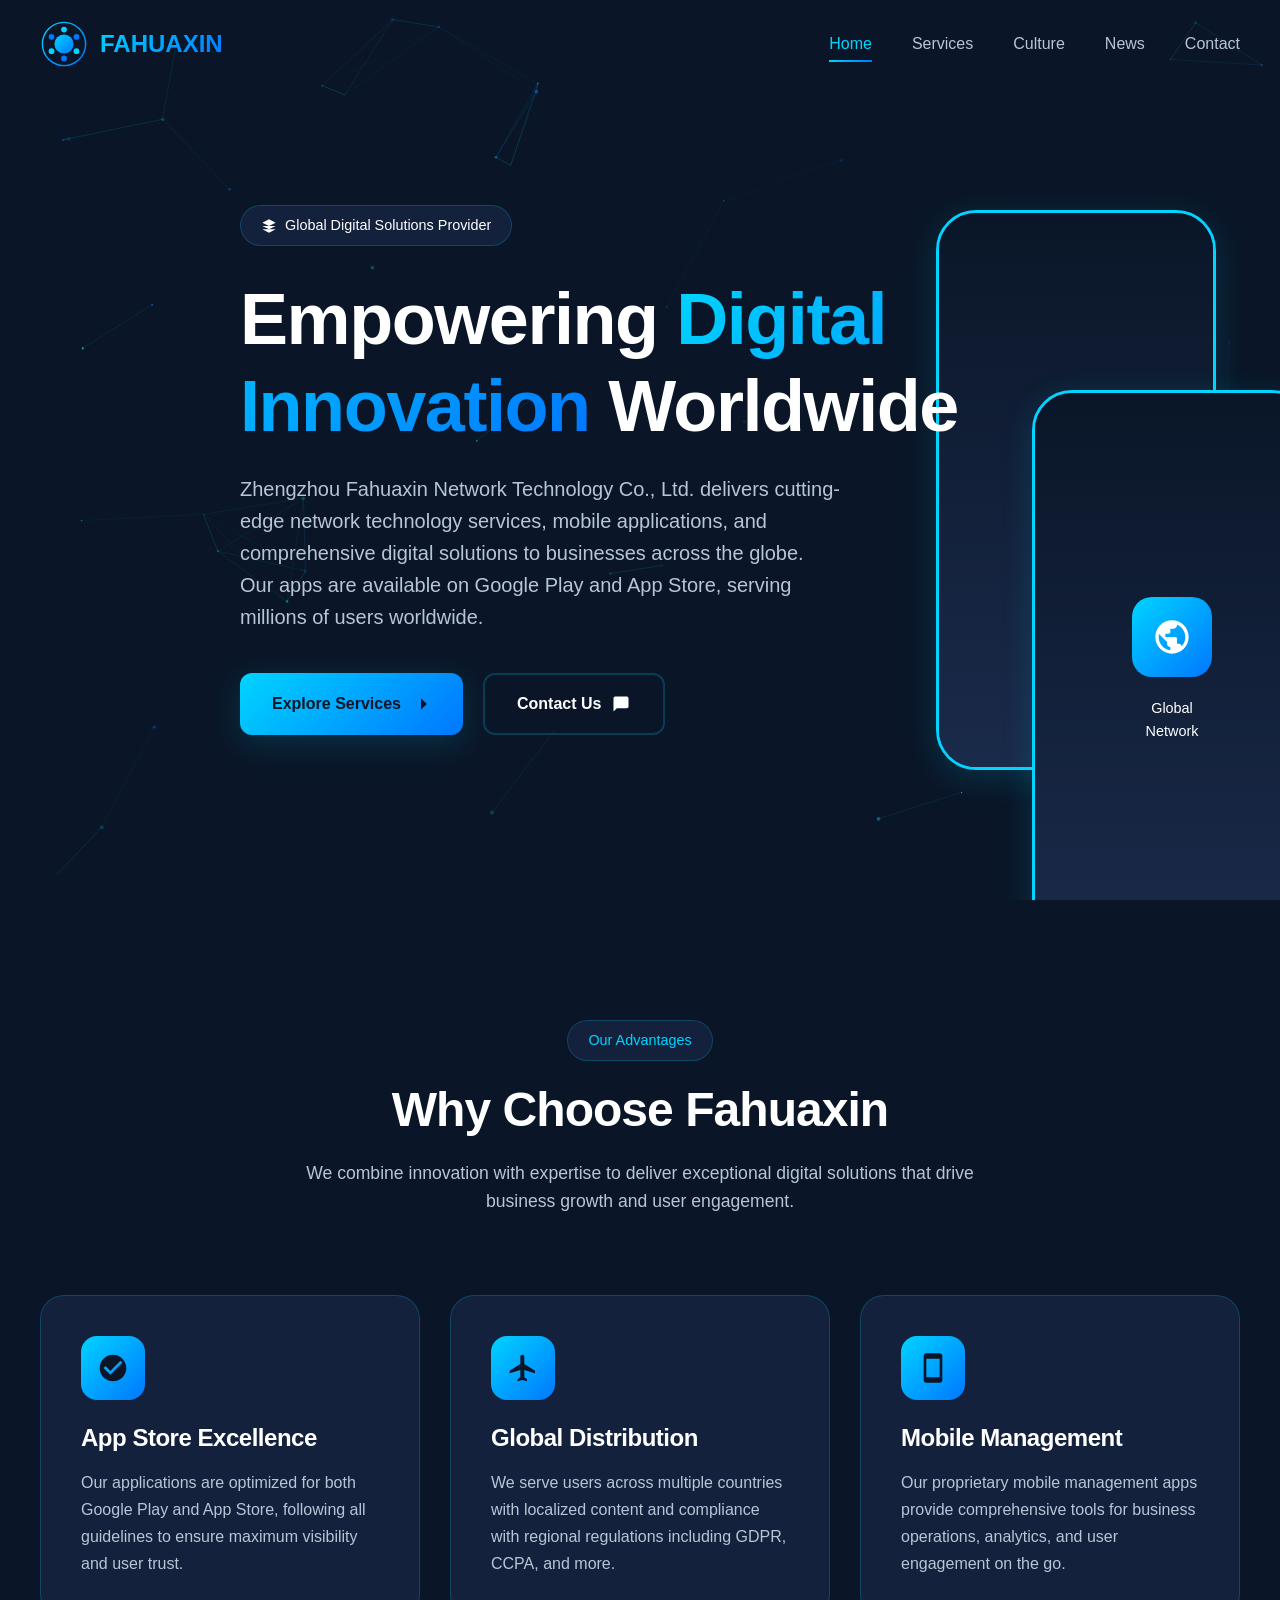
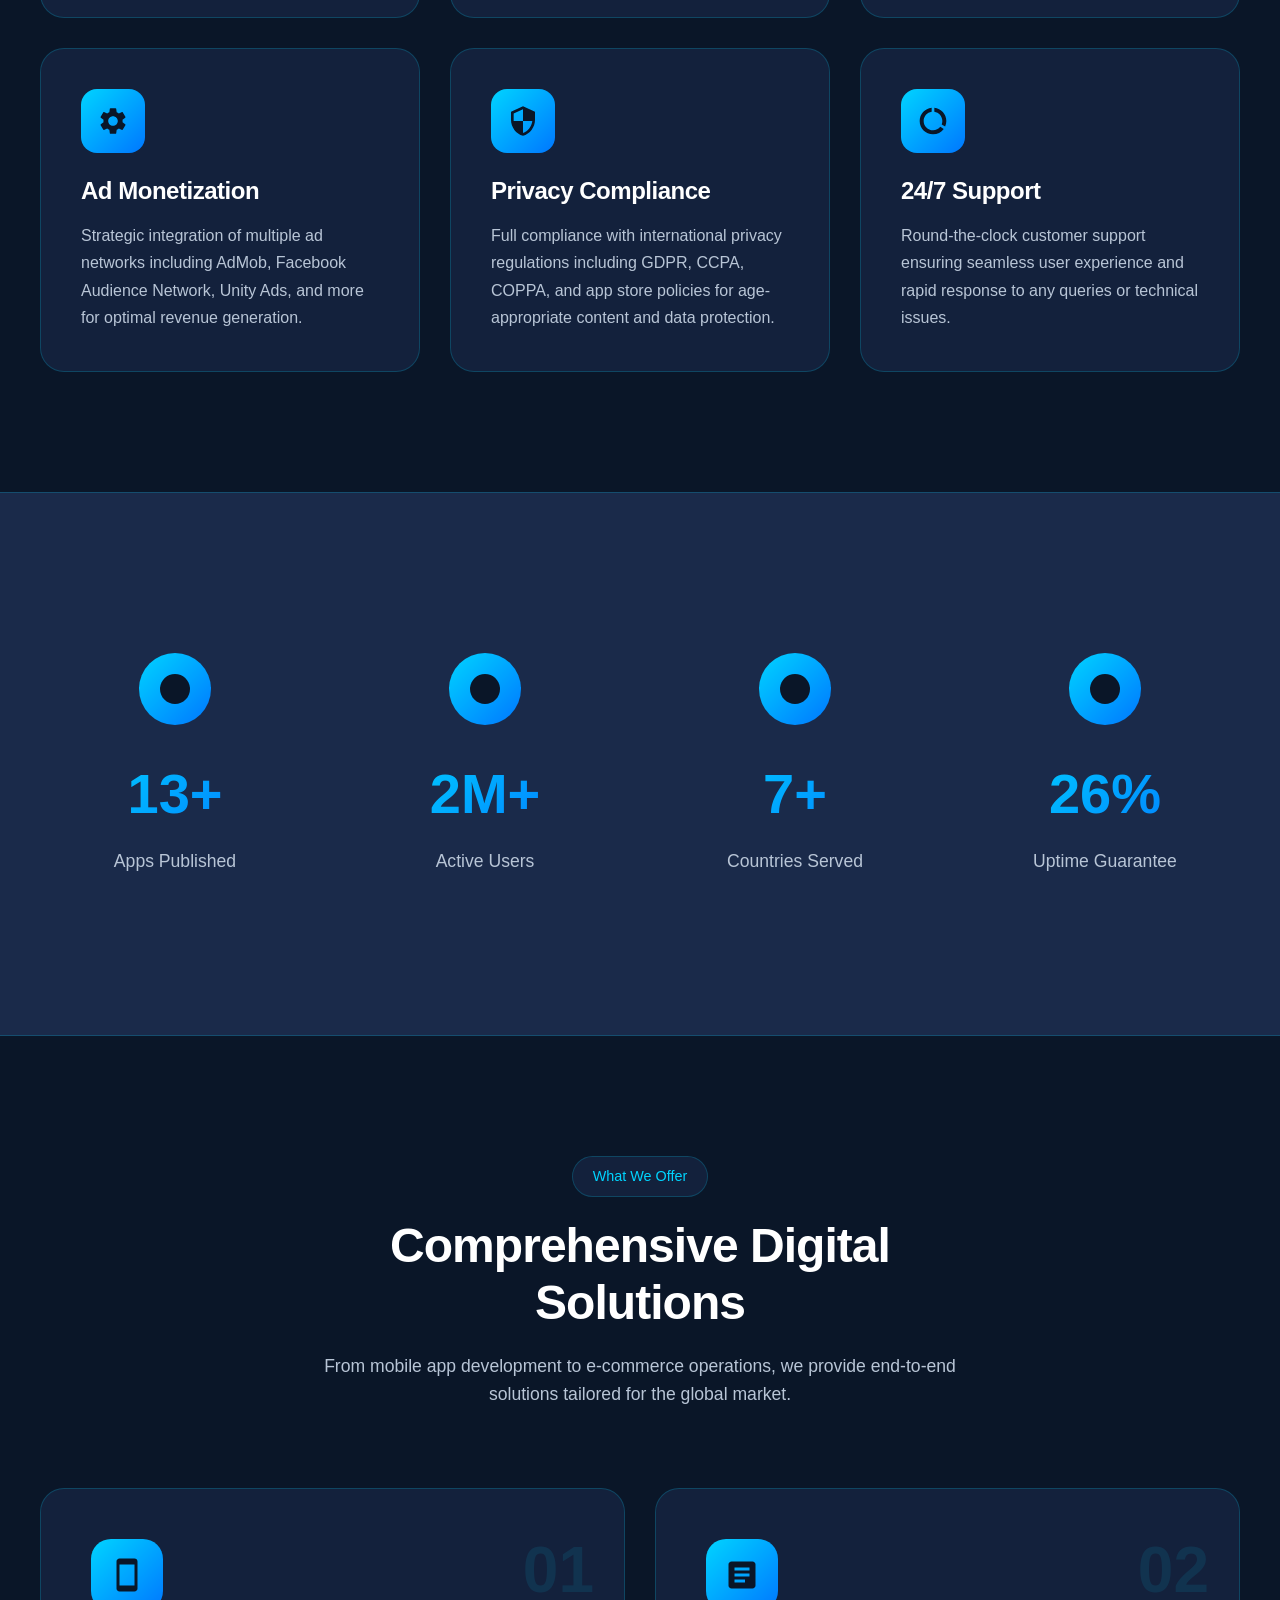
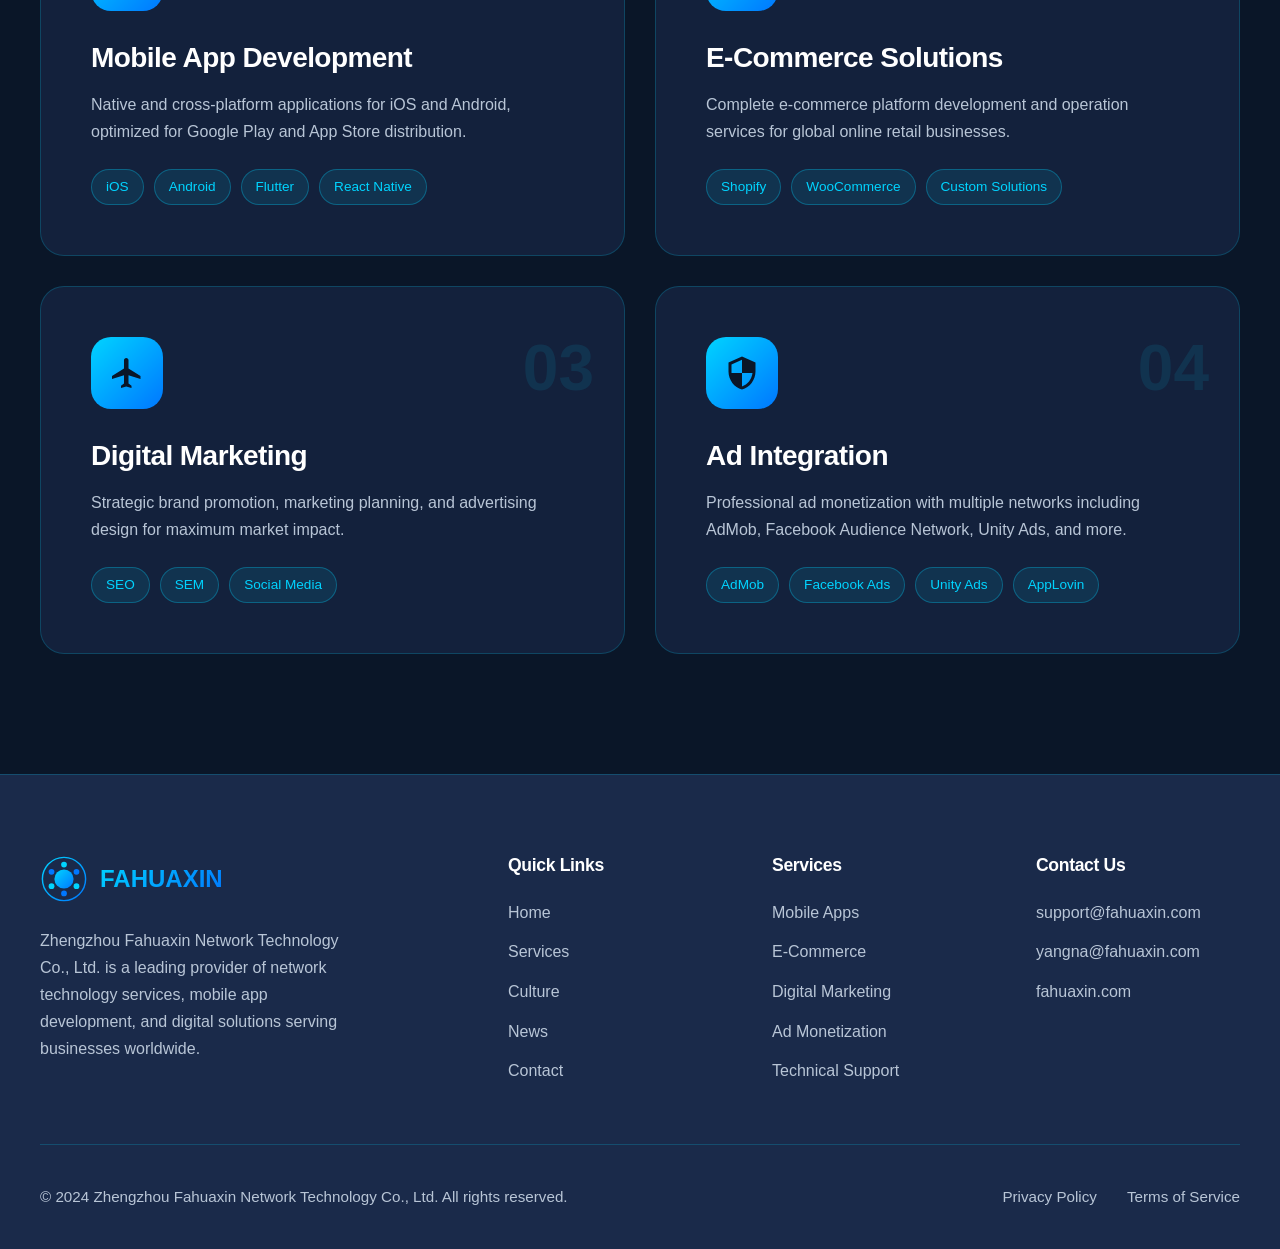
==== commit c3dc05de: "fahuaxin1" ====
--- a/index.html
+++ b/index.html
@@ -3,37 +3,37 @@
 <head>
     <meta charset="UTF-8">
     <meta name="viewport" content="width=device-width, initial-scale=1.0">
-    <meta name="description" content="Xintao Network Technology Co., Ltd. - Leading provider of network technology services, mobile app development, and digital solutions for global markets.">
+    <meta name="description" content="Zhengzhou Fahuaxin Network Technology Co., Ltd. - Leading provider of network technology services, mobile app development, and digital solutions for global markets.">
     <meta name="keywords" content="network technology, mobile apps, app development, e-commerce, digital solutions, Google Play, App Store">
-    <meta name="author" content="Xintao Network Technology Co., Ltd.">
+    <meta name="author" content="Zhengzhou Fahuaxin Network Technology Co., Ltd.">
     <meta name="robots" content="index, follow">
-    <meta property="og:title" content="Xintao Network Technology Co., Ltd.">
+    <meta property="og:title" content="Zhengzhou Fahuaxin Network Technology Co., Ltd.">
     <meta property="og:description" content="Leading provider of network technology services and mobile app solutions">
     <meta property="og:type" content="website">
-    <meta property="og:url" content="https://xintaowang.com">
+    <meta property="og:url" content="https://fahuaxin.com">
     <meta property="og:image" content="images/og-image.png">
     <meta name="twitter:card" content="summary_large_image">
-    <link rel="canonical" href="https://xintaowang.com">
-    <title>Xintao Network Technology Co., Ltd. - Network Technology & Mobile App Solutions</title>
+    <link rel="canonical" href="https://fahuaxin.com">
+    <title>Zhengzhou Fahuaxin Network Technology Co., Ltd. - Network Technology & Mobile App Solutions</title>
     <link rel="icon" type="image/svg+xml" href="images/logo.svg">
     <link rel="stylesheet" href="css/style.css">
     <script type="application/ld+json">
     {
         "@context": "https://schema.org",
         "@type": "Organization",
-        "name": "Xintao Network Technology Co., Ltd.",
-        "url": "https://xintaowang.com",
-        "logo": "https://xintaowang.com/images/logo.svg",
+        "name": "Zhengzhou Fahuaxin Network Technology Co., Ltd.",
+        "url": "https://fahuaxin.com",
+        "logo": "https://fahuaxin.com/images/logo.svg",
         "contactPoint": {
             "@type": "ContactPoint",
-            "email": "support@xintaowang.com",
+            "email": "support@fahuaxin.com",
             "contactType": "customer service"
         },
         "address": {
             "@type": "PostalAddress",
-            "streetAddress": "Room 1107, Research and Office Building, Dexin Industrial Park, No. 415 Xihuan Road, Weibin District",
-            "addressLocality": "Xinxiang City",
-            "addressRegion": "Weibin District",
+            "streetAddress": "No. 2, 1st Floor, Zhongyuan, Building 6, No. 60 Nanping Road, Erqi District",
+            "addressLocality": "Zhengzhou City",
+            "addressRegion": "Erqi District",
             "addressCountry": "CN"
         }
     }
@@ -62,7 +62,7 @@
                         <circle cx="24" cy="65" r="6" fill="#00d4ff"/>
                         <circle cx="24" cy="35" r="6" fill="#0077ff"/>
                     </svg>
-                    <span class="nav-logo-text">XINTAO</span>
+                    <span class="nav-logo-text">FAHUAXIN</span>
                 </a>
                 <ul class="nav-menu">
                     <li><a href="index.html" class="nav-link active">Home</a></li>
@@ -88,7 +88,7 @@
                     Global Digital Solutions Provider
                 </div>
                 <h1>Empowering <span>Digital Innovation</span> Worldwide</h1>
-                <p class="hero-description">Xintao Network Technology Co., Ltd. delivers cutting-edge network technology services, mobile applications, and comprehensive digital solutions to businesses across the globe. Our apps are available on Google Play and App Store, serving millions of users worldwide.</p>
+                <p class="hero-description">Zhengzhou Fahuaxin Network Technology Co., Ltd. delivers cutting-edge network technology services, mobile applications, and comprehensive digital solutions to businesses across the globe. Our apps are available on Google Play and App Store, serving millions of users worldwide.</p>
                 <div class="hero-buttons">
                     <a href="services.html" class="btn btn-primary">
                         Explore Services
@@ -131,7 +131,7 @@
         <div class="container">
             <div class="section-header animate-on-scroll">
                 <span class="section-badge">Our Advantages</span>
-                <h2>Why Choose Xintao</h2>
+                <h2>Why Choose Fahuaxin</h2>
                 <p class="section-description">We combine innovation with expertise to deliver exceptional digital solutions that drive business growth and user engagement.</p>
             </div>
             <div class="features-grid">
@@ -244,7 +244,7 @@
                         <svg viewBox="0 0 24 24"><path d="M19 3H5c-1.1 0-2 .9-2 2v14c0 1.1.9 2 2 2h14c1.1 0 2-.9 2-2V5c0-1.1-.9-2-2-2zm-5 14H7v-2h7v2zm3-4H7v-2h10v2zm0-4H7V7h10v2z"/></svg>
                     </div>
                     <h3>E-Commerce Solutions</h3>
-                    <p>Complete e-commerce platform development and运营服务 for global online retail businesses.</p>
+                    <p>Complete e-commerce platform development and operation services for global online retail businesses.</p>
                     <div class="service-tags">
                         <span class="service-tag">Shopify</span>
                         <span class="service-tag">WooCommerce</span>
@@ -257,7 +257,7 @@
                         <svg viewBox="0 0 24 24"><path d="M21 16v-2l-8-5V3.5c0-.83-.67-1.5-1.5-1.5S10 2.67 10 3.5V9l-8 5v2l8-2.5V19l-2 1.5V22l3.5-1 3.5 1v-1.5L13 19v-5.5l8 2.5z"/></svg>
                     </div>
                     <h3>Digital Marketing</h3>
-                    <p>Strategic brand promotion, marketing策划, and advertising design for maximum market impact.</p>
+                    <p>Strategic brand promotion, marketing planning, and advertising design for maximum market impact.</p>
                     <div class="service-tags">
                         <span class="service-tag">SEO</span>
                         <span class="service-tag">SEM</span>
@@ -303,9 +303,9 @@
                             <circle cx="24" cy="65" r="6" fill="#00d4ff"/>
                             <circle cx="24" cy="35" r="6" fill="#0077ff"/>
                         </svg>
-                        <span class="footer-logo-text">XINTAO</span>
-                    </div>
-                    <p>Xintao Network Technology Co., Ltd. is a leading provider of network technology services, mobile app development, and digital solutions serving businesses worldwide.</p>
+                        <span class="footer-logo-text">FAHUAXIN</span>
+                    </div>
+                    <p>Zhengzhou Fahuaxin Network Technology Co., Ltd. is a leading provider of network technology services, mobile app development, and digital solutions serving businesses worldwide.</p>
                 </div>
                 <div class="footer-column">
                     <h4>Quick Links</h4>
@@ -330,14 +330,14 @@
                 <div class="footer-column">
                     <h4>Contact Us</h4>
                     <ul class="footer-links">
-                        <li><a href="mailto:support@xintaowang.com">support@xintaowang.com</a></li>
-                        <li><a href="mailto:wanggang@xintaowang.com">wanggang@xintaowang.com</a></li>
-                        <li><a href="https://xintaowang.com">xintaowang.com</a></li>
+                        <li><a href="mailto:support@fahuaxin.com">support@fahuaxin.com</a></li>
+                        <li><a href="mailto:yangna@fahuaxin.com">yangna@fahuaxin.com</a></li>
+                        <li><a href="https://fahuaxin.com">fahuaxin.com</a></li>
                     </ul>
                 </div>
             </div>
             <div class="footer-bottom">
-                <p class="footer-copyright">© 2024 Xintao Network Technology Co., Ltd. All rights reserved.</p>
+                <p class="footer-copyright">© 2024 Zhengzhou Fahuaxin Network Technology Co., Ltd. All rights reserved.</p>
                 <div class="footer-legal">
                     <a href="privacy-policy.html">Privacy Policy</a>
                     <a href="terms-of-service.html">Terms of Service</a>
